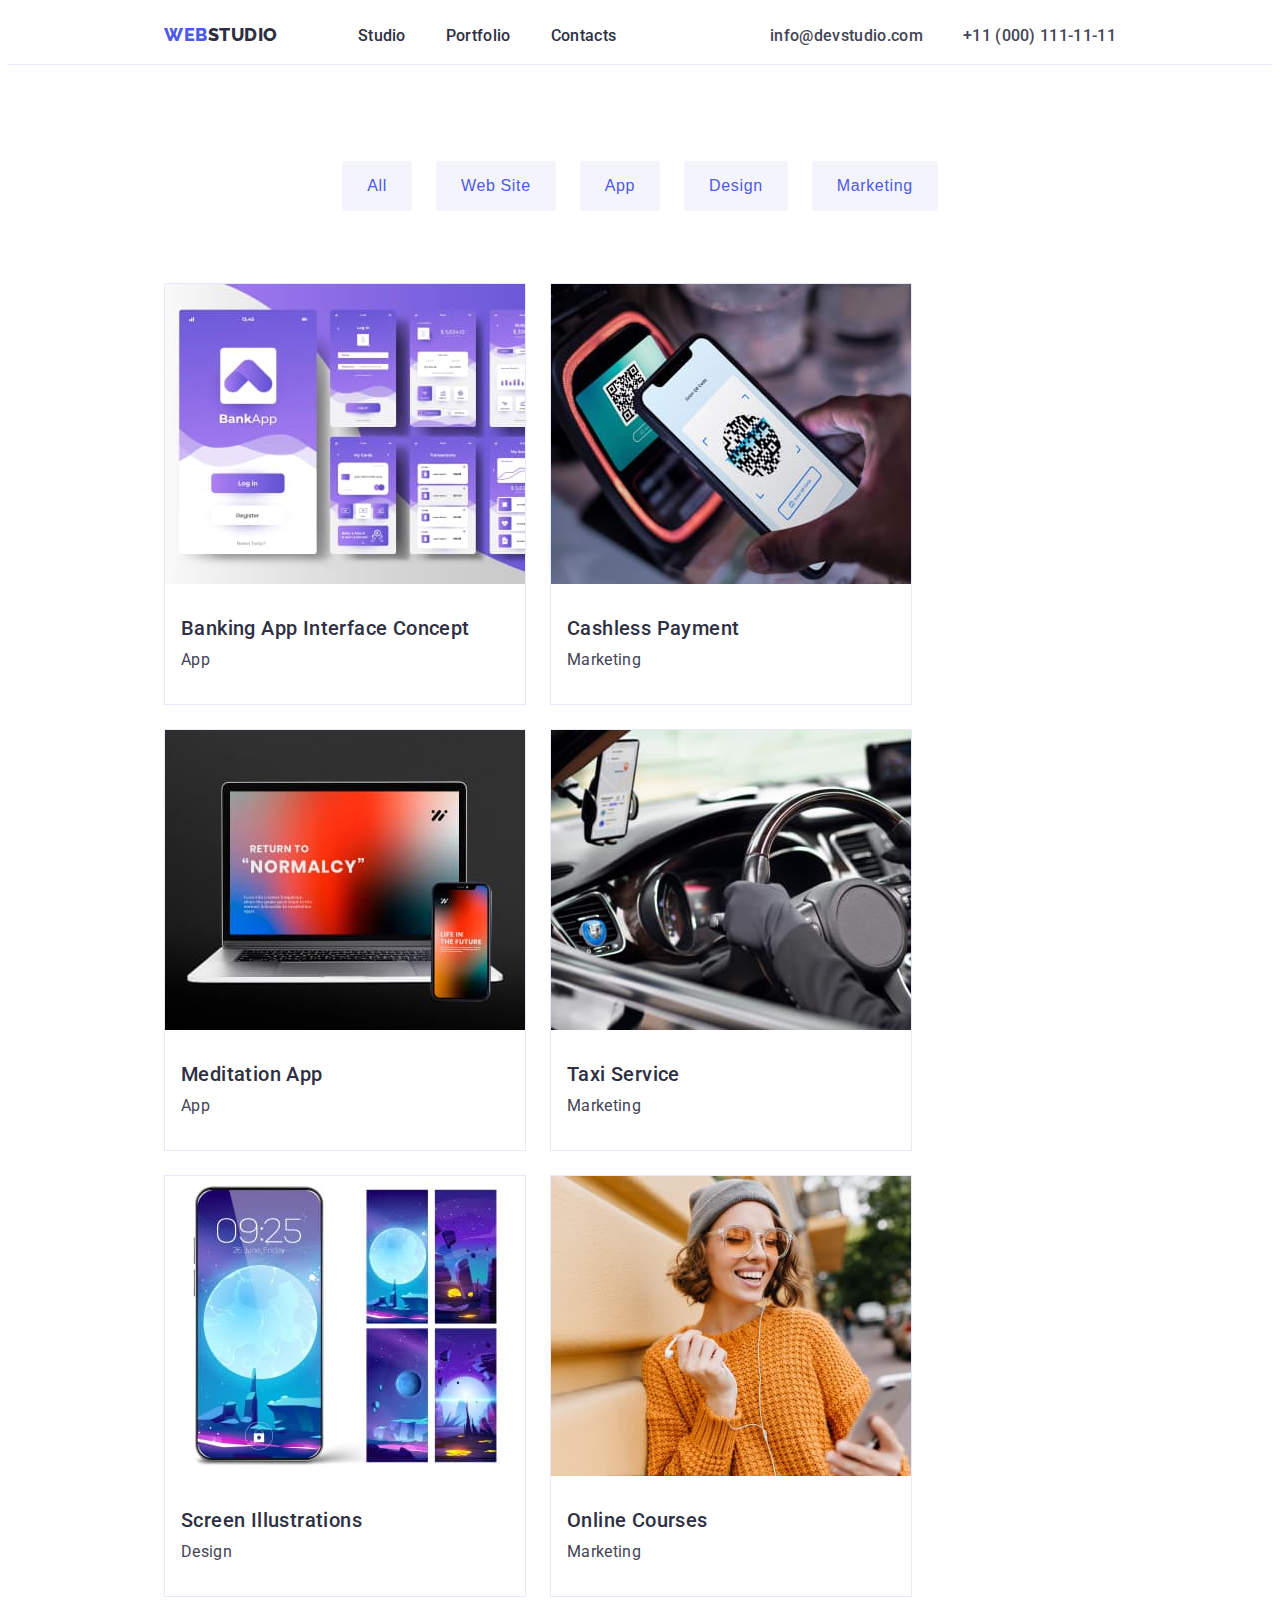
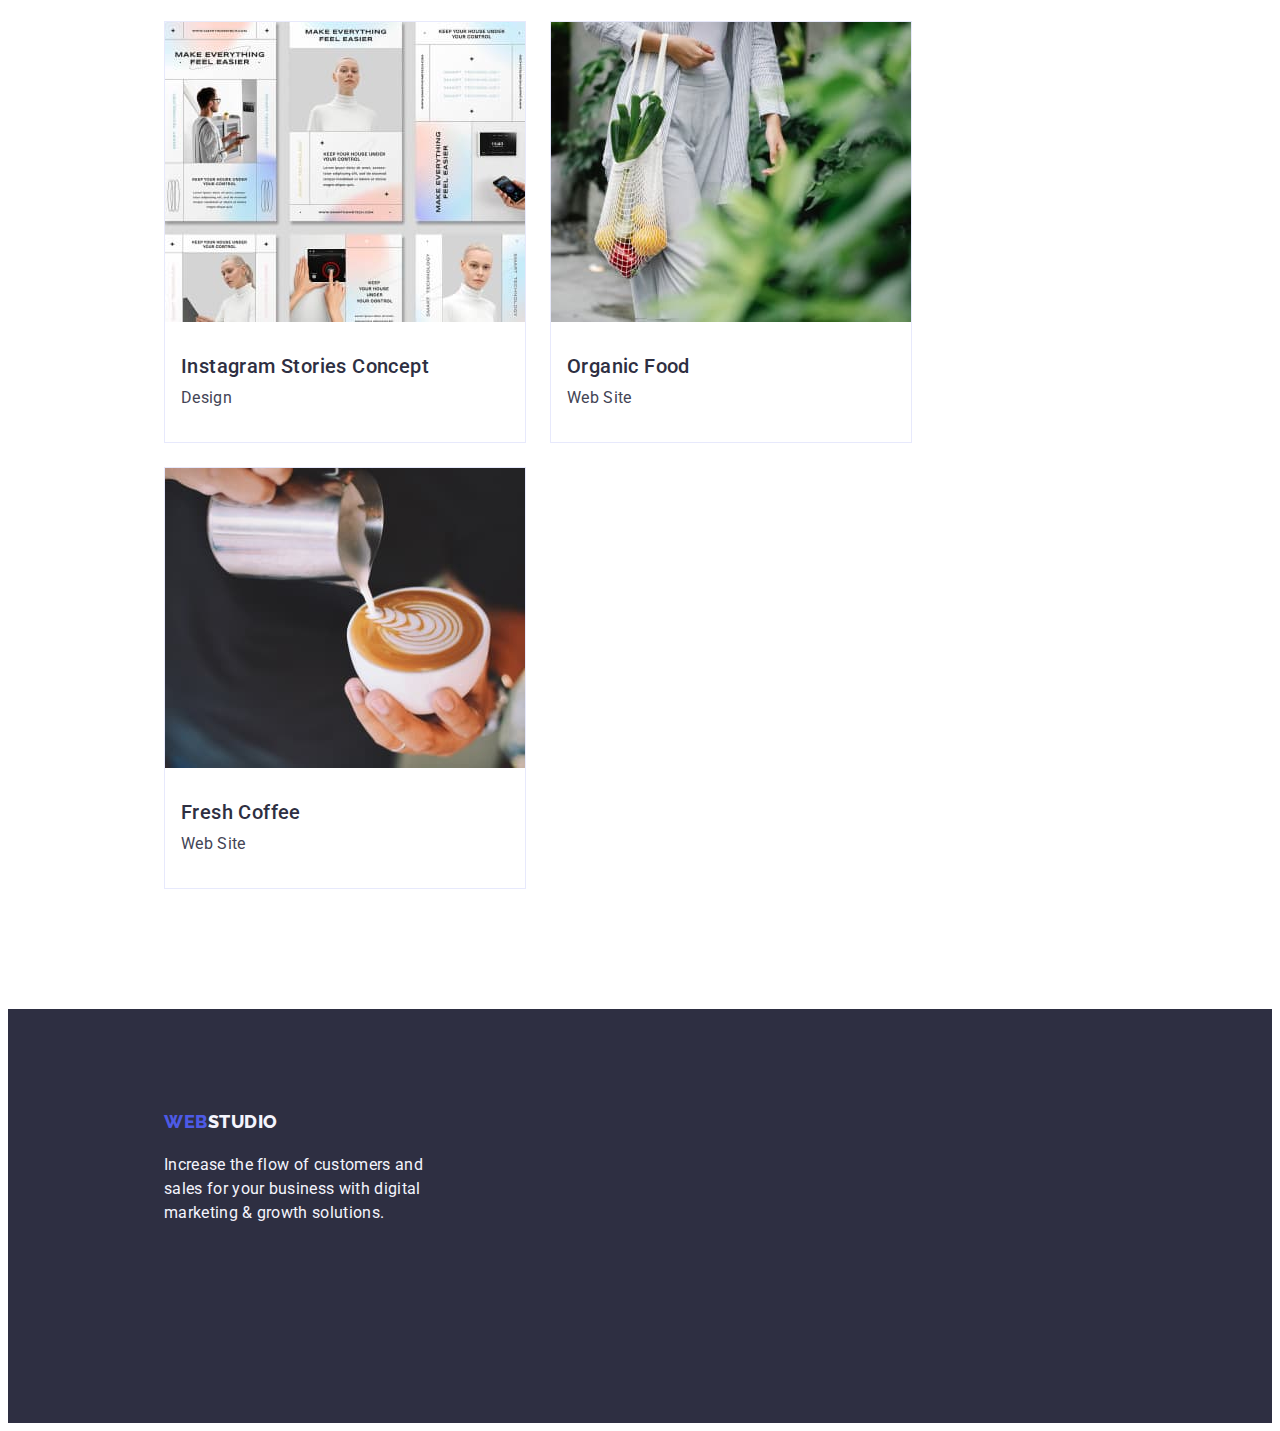
==== portfolio.html @ eff01a4b "homework3" ====
<!DOCTYPE html>
<html lang="en">

<head>
    <link rel="preconnect" href="https://fonts.googleapis.com">
    <link rel="preconnect" href="https://fonts.gstatic.com" crossorigin>
    <link href="https://fonts.googleapis.com/css2?family=Raleway:wght@800&family=Roboto:wght@400;500;700;900&display=swap"
        rel="stylesheet">
<link rel="stylesheet" href="https://cdnjs.cloudflare.com/ajax/libs/modern-normalize/2.0.0/modern-normalize.min.css"
    integrity="sha512-4xo8blKMVCiXpTaLzQSLSw3KFOVPWhm/TRtuPVc4WG6kUgjH6J03IBuG7JZPkcWMxJ5huwaBpOpnwYElP/m6wg=="
    crossorigin="anonymous" referrerpolicy="no-referrer">    
    <link rel="stylesheet" type="text/css" href="./css/style.css">
    <title>Portfolio</title>
</head>
<body>
    <header class="header">
        <div class="container"><nav>
            <a class="logo link" href="./index.html">Web<span class="logo-text">Studio</span></a>
            <ul class="list">
                <li><a class="list-link link" href="./index.html">Studio</a></li>
                <li><a class="list-link link" href="./portfolio.html">Portfolio</a></li>
                <li><a class="list-link link" href="">Contacts</a></li>
            </ul>
    
        </nav>
        <address class="info-class">
            <ul class="list">
                <li><a class="contact-link link" href="mailto:info@devstudio.com">info@devstudio.com</a></li>
                <li><a class="contact-link link" href="tel:+110001111111">+11 (000) 111-11-11</a></li>
            </ul>
        </address>
    </div>    
    </header>
    <main>

        <section class="projects">
            <div class="container">
                <h1 class="visually-hidden">Projects</h1>
            
            <ul class="list filter-list">
                <li><button type="button" class="filter-button">All</button></li>
                <li><button type="button" class="filter-button">Web Site</button></li>
                <li><button type="button" class="filter-button">App</button></li>
                <li><button type="button" class="filter-button">Design</button></li>
                <li><button type="button" class="filter-button">Marketing</button></li>
            </ul>
            
            <ul class="list card-list">
                <li class="card">
                    <a href="" class="link">
                        <img src="./images/portfolio/banking_app_interface_concept.jpg" alt="Banking App Interface Concept"
                        width="360"
                        height="300">
                        <div class="card-content">
                            <h2 class="item-title">Banking App Interface Concept</h2>
                            <p class="list-text">App</p>
                        </div>
                        
                    </a>
                </li>
                <li class="card">
                    <a href="" class="link">
                        <img src="./images/portfolio/cashless_payment.jpg" alt="Cashless Payment"
                        width="360"
                        height="300">
                        <div class="card-content">
                            <h2 class="item-title">Cashless Payment</h2>
                            <p class="list-text">Marketing</p>
                        </div>
                        
                    </a>
                </li>
                <li class="card">
                    <a href="" class="link">
                        <img src="./images/portfolio/meditation_app.jpg" alt="Meditation App"
                        width="360"
                        height="300">
                        <div class="card-content">
                            <h2 class="item-title">Meditation App</h2>
                            <p class="list-text">App</p>
                        </div>
                        
                    </a>
                </li>
                <li class="card">
                    <a href="" class="link">
                        <img src="./images/portfolio/taxi_service.jpg" alt="Taxi Service"
                        width="360"
                        height="300">
                        <div class="card-content">
                            <h2 class="item-title">Taxi Service</h2>
                            <p class="list-text">Marketing</p>
                        </div>
                        
                    </a>
                </li>
                <li class="card">
                    <a href="" class="link">
                    <img src="./images/portfolio/screen_illustrations.jpg" alt="Screen Illustrations"
                    width="360"
                    height="300">
                    <div class="card-content">
                        <h2 class="item-title">Screen Illustrations</h2>
                        <p class="list-text">Design</p>
                    </div>
                        
                    </a>
                </li>
                <li class="card">
                    <a href="" class="link">
                    <img src="./images/portfolio/online_courses.jpg" alt="Online Courses"
                    width="360"
                    height="300">
                    <div class="card-content">
                        <h2 class="item-title">Online Courses</h2>
                        <p class="list-text">Marketing</p>
                    </div>
                        
                    </a>
                </li>
                <li class="card">
                    <a href="" class="link">
                    <img src="./images/portfolio/instagram_stories_concept.jpg" alt="Instagram Stories Concept"
                    width="360"
                    height="300">
                    <div class="card-content">
                        <h2 class="item-title">Instagram Stories Concept</h2>
                        <p class="list-text">Design</p>
                    </div>
                        
                    </a>
                </li>
                <li class="card">
                    <a href="" class="link">
                    <img src="./images/portfolio/organic_food.jpg" alt="Organic Food"
                    width="360"
                    height="300">
                    <div class="card-content">
                        <h2 class="item-title">Organic Food</h2>
                        <p class="list-text">Web Site</p>
                    </div>
                        
                    </a>
                </li>
                <li class="card">
                    <a href="" class="link">
                    <img src="./images/portfolio/fresh_coffee.jpg" alt="Fresh Coffee"
                    width="360"
                    height="300">
                    <div class="card-content">
                        <h2 class="item-title">Fresh Coffee</h2>
                        <p class="list-text">Web Site</p>
                    </div>
                        
                    </a>
                </li>
            </ul>
        </div>
            
        </section>
    </main>
    <footer class="footer">
        <div class="container"><a class="logo link" href="./index.html">Web<span class="logo-text">Studio</span></a>
        <p class="footer-text">
            Increase the flow of customers and sales for your business with digital marketing &amp; growth solutions.
        </p>
    </div>
        
    </footer>
</body>
</html>
---- css/style.css ----
:root {
    --main-text-color: #2E2F42;
    --iris-color: #4D5AE5;
    --navy-blue-color: #2E2F42;
    --cloud-color: #F4F4FD;
    --white-color: #FFFFFF;
    --ocean-color: #404BBF;
    --cornflower-color: #E7E9FC; 
    --contact-color: #434455;
}
h1, h2, h3, p {
    margin: 0;
}
ul {
    padding: 0;
}
img {
    display: block;
}

body {
    font-family: 'Roboto', sans-serif;
    color: var(--contact-color);
    background-color: var(--white-color);
}

.filter-button:hover, .filter-button:focus {
    color: var(--white-color);
    background-color: var(--ocean-color);
}

.filter-button {
    color: var(--iris-color);
    background-color: var(--cloud-color);
    border: 1px solid var(--cloud-color);
    font-size: 16px;
    font-weight: 500;
    line-height: 1.5;
    letter-spacing: 0.04em;
    cursor: pointer;
}

.list-link link {
    color: var(--ocean-color);
    font-weight: 500;
    line-height: 1.5;
    letter-spacing: 0.02em;

}

.first-link {
    color: var(--contact-color);
}

.list-link:hover, .list-link:focus {
    color: var(--ocean-color);
}

.logo {
    color: var(--iris-color);
    font-family: "Raleway", sans-serif;
    font-size: 18px;
    font-weight: 800;
    text-transform: uppercase;
    line-height: 1.17;
    text-decoration: none;
    letter-spacing: 0.03em;
    margin-right: 76px;
}
.link.logo {
    color: var(--iris-color);
}
.link {
    text-decoration: none;
    color: var(--main-text-color);
}

.list {
    list-style: none;
    font-weight: 500;
    line-height: 1.5;
    letter-spacing: 0.02em;
}

.directions .list {
    gap: 24px;
}

.contact-link {
    color: var(--contact-color);
    line-height: 1.5;
    letter-spacing: 0.02em;
}

.contact-link:hover, .contact-link:focus {
    color: var(--ocean-color);
}

.logo span {
    color: var(--navy-blue-color);
}

.info-class {
    font-style: normal;
}

.list a {
    text-decoration: none;
    font-style: normal;
}

.action {
    background-color: var(--navy-blue-color); 

}
.order-service {
    background-color: var(--iris-color);
    color: var(--white-color);
    font-family: "Roboto", sans-serif;
    font-size: 16px;
    line-height: 1.5;
    letter-spacing: 0.04em;
    text-align: center;
    font-weight: 500;
    cursor: pointer;
    padding: 16px 32px;
}

.order-service:hover, .order-service:focus {
    background-color: var(--ocean-color);

}

.action .order-service {
    margin-top: 51px;
}

.title {
    font-family: "Roboto", sans-serif;
    font-size: 56px;
    font-weight: bold;
    letter-spacing: 0.02em;
    line-height: 1.07;
    text-align: center;
    width: 496px;
}

.item-title {
    font-family: "Roboto", sans-serif;
    font-size: 20px;
    font-weight: 500;
    letter-spacing: 0.02em;
    line-height: 1.2;
    color: var(--main-text-color);
    gap: 8px;
    margin-top: 32px;
    

}
.values {
    margin-top: 120px;
    margin-bottom: 120px;
}
.values .item-title {
    margin-bottom: 8px;
    gap: 24px;
    text-align: left;
}

.values .list-text {
    display: flex;
    width: 264px;
    flex-direction: column;
}

.list-text {
    font-size: 16px;
    line-height: 1.5;
    letter-spacing: 0.02em;
    color: var(--contact-color);
    font-style: normal;
    font-weight: 400;
    
}

.people {
    margin-top: 240px;
    margin-bottom: 72px;
    background: var(--white-color);
    display: flex;
    gap: 24px;
}

.people .list {
    gap: 24px;
}


.people .people-item {
    margin-bottom: 120px;
    display: inline-flex;
    padding-bottom: 32px;
    flex-direction: column;
    justify-content: center;
    align-items: center;
    border-radius: 0px 0px 4px 4px;
    background: var(--white-color);
    border-radius: 0px 0px 4px 4px;
    background: var(--white-color);
    box-shadow: 0px 2px 1px 0px rgba(46, 47, 66, 0.08), 0px 1px 1px 0px rgba(46, 47, 66, 0.16), 0px 1px 6px 0px rgba(46, 47, 66, 0.08);
    

}

.people .item-title {
    margin-top: 32px;
    margin-bottom: 8px;
}

.block-title {
    font-family: "Roboto", sans-serif;
    font-size: 36px;
    font-weight: bold;
    letter-spacing: 0.02em;
    line-height: 1.11;
    text-align: center;
    text-transform: capitalize;
    color: var(--navy-blue-color);
    margin-bottom: 72px;
}

.action h1 {
    color: var(--white-color);
}

.footer {
    background-color: var(--navy-blue-color); 
}

.footer {
    color: var(--cloud-color);
    width: 100%;
    height: 312px;
    flex-shrink: 0;
    padding-top: 101.5px;
    
}

.footer .logo span {
    color: var(--cloud-color);
}

.footer .logo-link {
    margin-left: 156px;

    
}

.footer-text {
    line-height: 1.5;
    letter-spacing: 0.02em;
    margin-top: 21px;
    display: flex;
    width: 264px;
    flex-direction: column;
    flex-shrink: 0;
}

.container { 
    padding-left: 0; 
    padding-right: 0;
    margin-left: 156px;
    margin-right: 156px;
}

.footer .container {
    display: flex;
    flex-direction: column;
    flex-wrap: wrap;
}

.visually-hidden {
    position: absolute;
    width: 1px;
    height: 1px;
    margin: -1px;
    border: 0;
    padding: 0;
    white-space: nowrap;
    clip-path: inset(100%);
    clip: rect(0 0 0 0);
    overflow: hidden;
}

.header {
    border-bottom: 1px solid var(--cornflower-color);
    background: var(--white-color);
    display: flex;
    align-items: center;
    flex-shrink: 0;
    
}

.header .link {
    padding-top: 24px;
    padding-bottom: 24px;
    
}

.list {
    display: inline-flex;
    gap: 40px;
}

.header .container {
    display: inline-flex;
    flex-direction: row;
    width: 100%;
    justify-content: space-between;
}

.action .container {
    display: flex;
    flex-direction: column;
    padding-top: 188px;
    padding-bottom: 185px;
    padding-left: 472px;
    padding-right: 472px;
    flex-wrap: wrap;
    align-items: center;
    align-content: center;
    justify-content: space-evenly;
    
}

.card-list {
    display: flex;
    flex-wrap: wrap;
    gap: 24px;
    margin: 0;
    padding: 0;
    list-style: none;
    display: flex;
    margin-bottom: 120px;
    margin-top: 72px;
    
}

.projects .filter-button {
    padding: 12px 24px;
    align-items: center;
    align-content: center;
    border-radius: 4px;
    display: inline-flex;
    
}

.projects .filter-list {
    display: flex;
    justify-content: center;
    margin-top: 96px;
    gap: 24px;
}

.card-list .card {
    display: flex;
    align-items: flex-start;
    flex-wrap: wrap;
    padding-bottom: 32px;
    flex-direction: column;
    align-items: flex-start;
    flex-shrink: 0;
    border: 1px solid var(--cornflower-color);
    background: var(--white-color);
}

.projects .card-content {
    display: flex;
    padding: 0px 16px;
    flex-direction: column;
    justify-content: center;
    align-items: flex-start;
    gap: 8px;
    align-self: stretch;
}
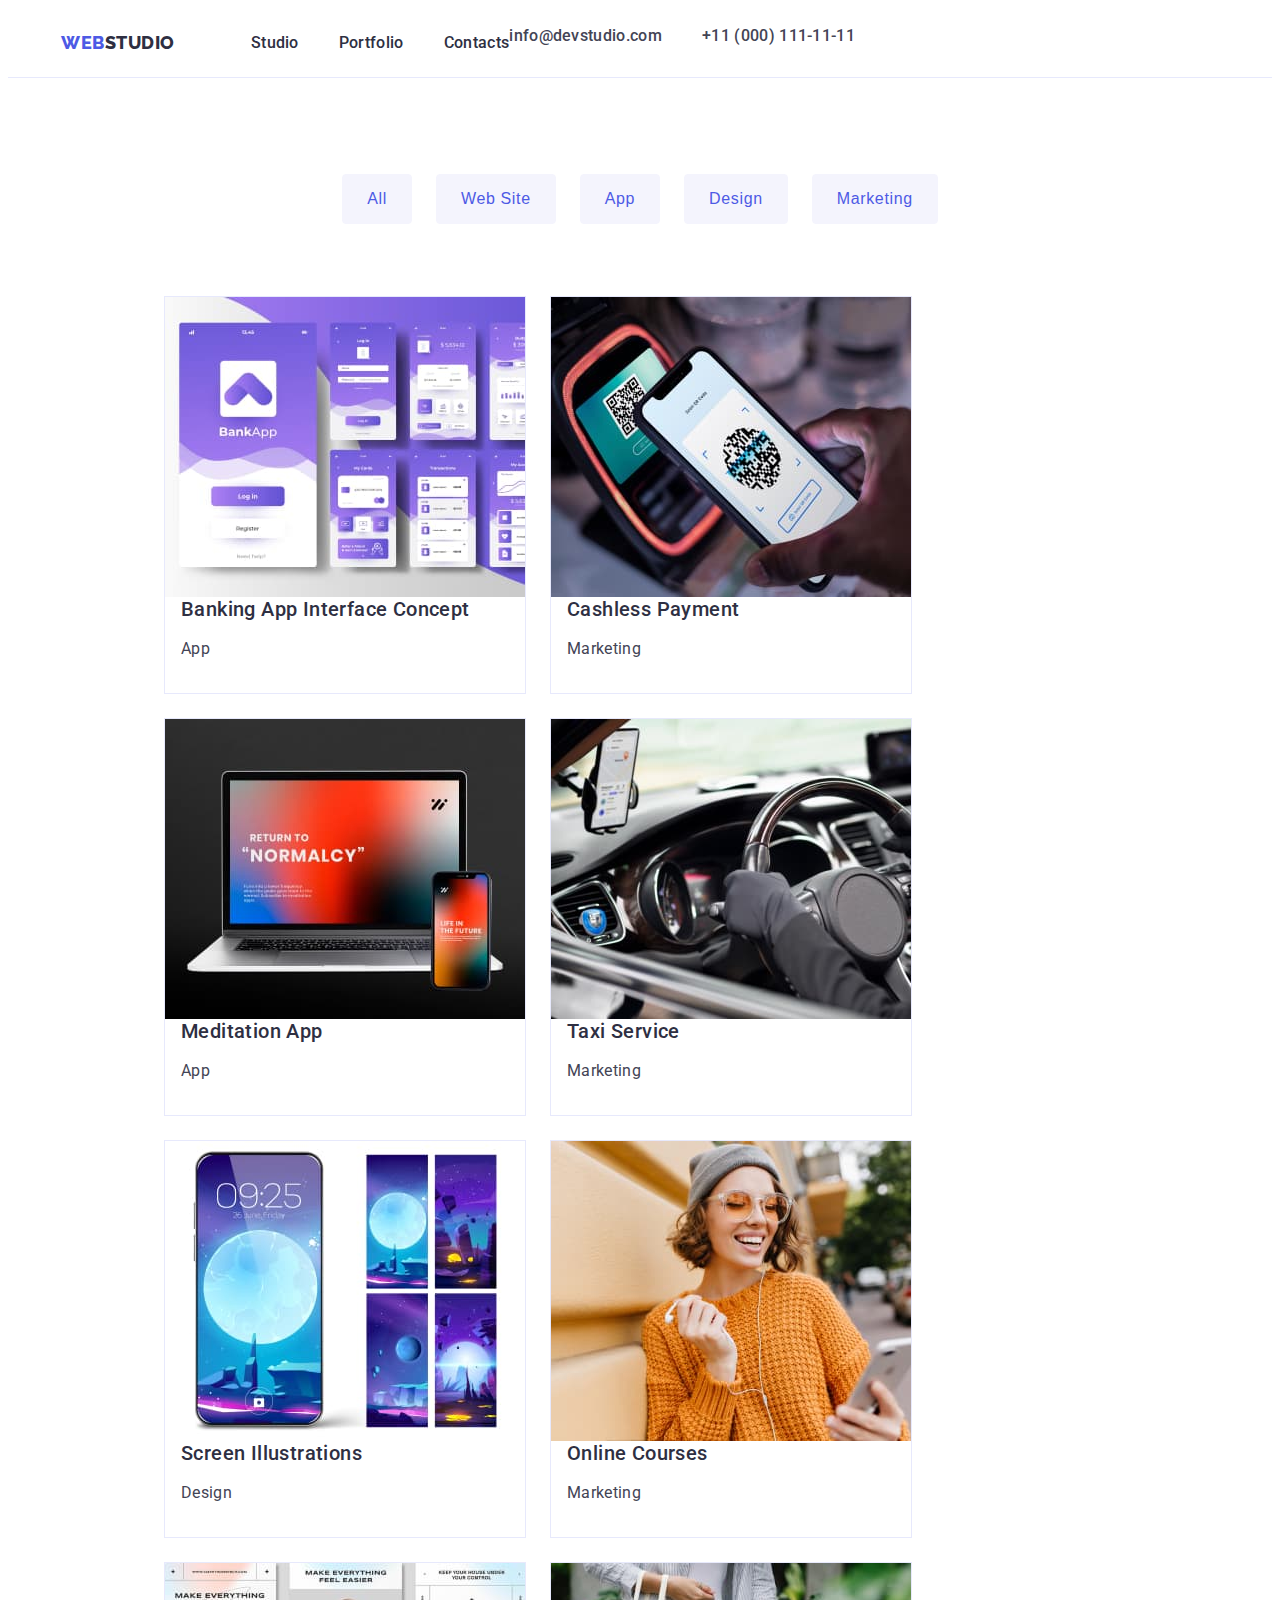
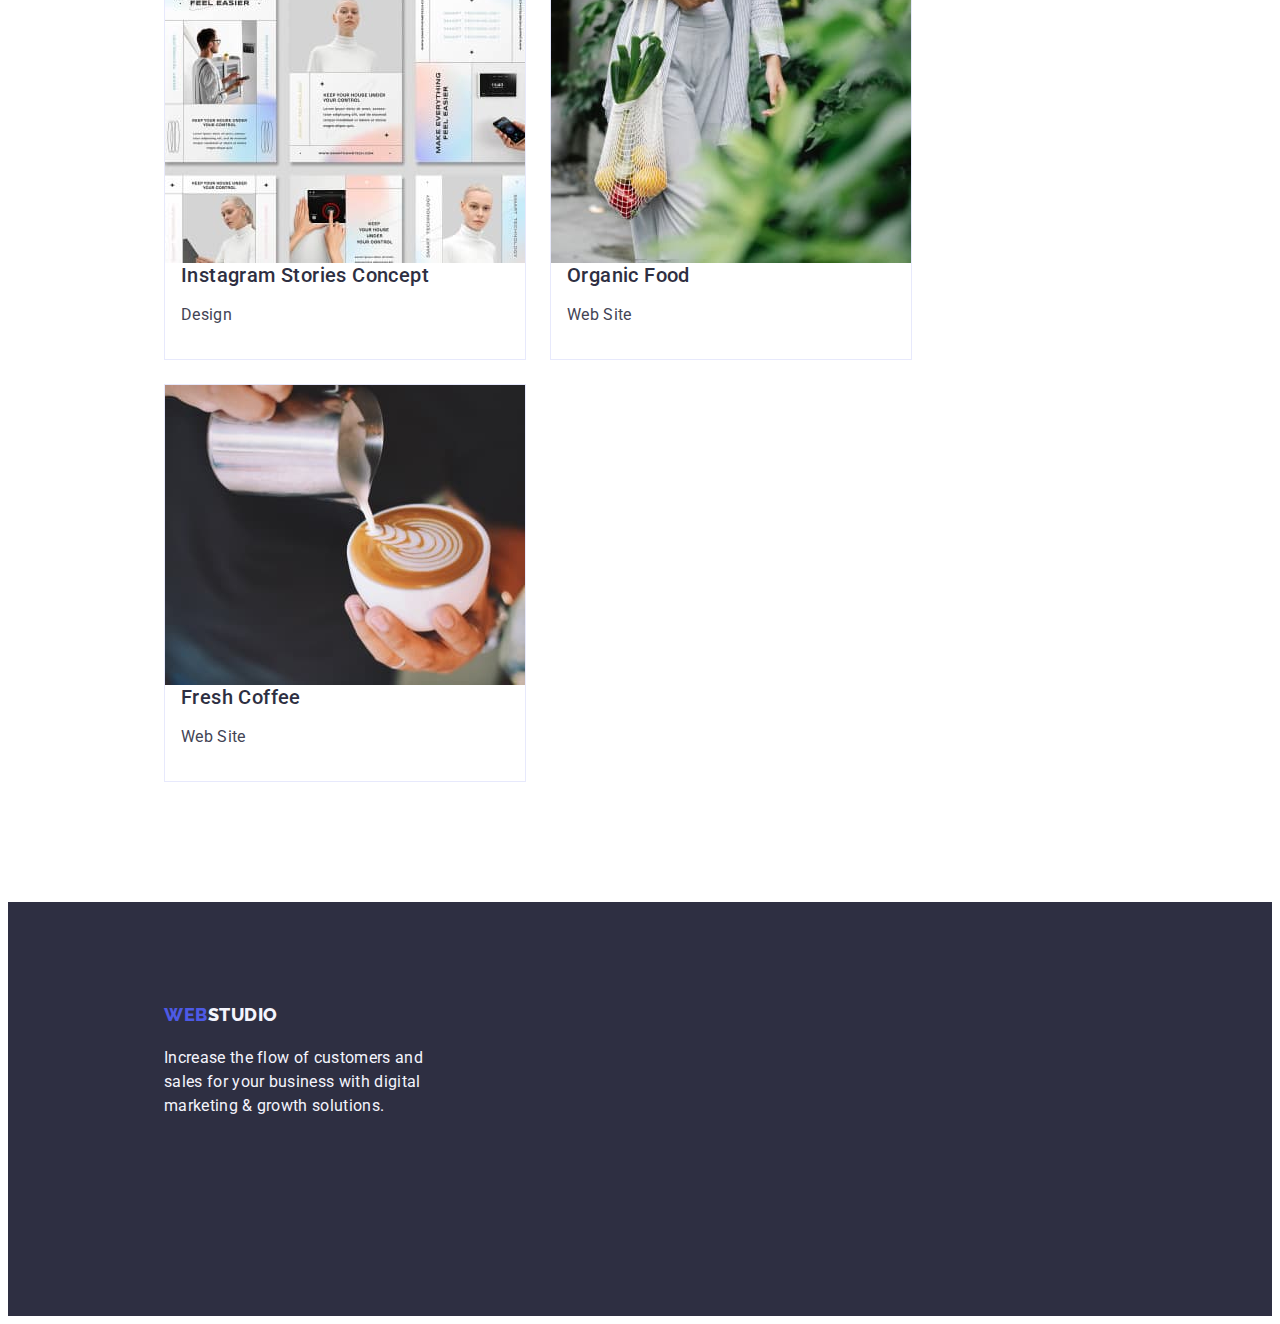
==== commit e94428b8: "header nav" ====
--- a/portfolio.html
+++ b/portfolio.html
@@ -14,15 +14,15 @@
 </head>
 <body>
     <header class="header">
-        <div class="container"><nav>
+        <div class="container">
+            <nav class="header-nav">
             <a class="logo link" href="./index.html">Web<span class="logo-text">Studio</span></a>
             <ul class="list">
                 <li><a class="list-link link" href="./index.html">Studio</a></li>
                 <li><a class="list-link link" href="./portfolio.html">Portfolio</a></li>
                 <li><a class="list-link link" href="">Contacts</a></li>
-            </ul>
-    
-        </nav>
+            </ul>  
+            </nav>
         <address class="info-class">
             <ul class="list">
                 <li><a class="contact-link link" href="mailto:info@devstudio.com">info@devstudio.com</a></li>
--- a/css/style.css
+++ b/css/style.css
@@ -80,6 +80,8 @@
     font-weight: 500;
     line-height: 1.5;
     letter-spacing: 0.02em;
+    display: flex;
+    gap: 40px;
 }
 
 .directions .list {
@@ -102,6 +104,7 @@
 
 .info-class {
     font-style: normal;
+    display: flex;
 }
 
 .list a {
@@ -111,6 +114,7 @@
 
 .action {
     background-color: var(--navy-blue-color); 
+    padding: 188px 0;
 
 }
 .order-service {
@@ -133,6 +137,10 @@
 
 .action .order-service {
     margin-top: 51px;
+    min-width: 169px;
+    height: 56px;
+    border: none;
+    border-radius: 4px;
 }
 
 .title {
@@ -143,6 +151,7 @@
     line-height: 1.07;
     text-align: center;
     width: 496px;
+    max-width: 496px;
 }
 
 .item-title {
@@ -153,13 +162,14 @@
     line-height: 1.2;
     color: var(--main-text-color);
     gap: 8px;
-    margin-top: 32px;
-    
+    text-align: center;
+    margin-bottom: 8px;
 
 }
 .values {
     margin-top: 120px;
     margin-bottom: 120px;
+    padding: 120px 0;
 }
 .values .item-title {
     margin-bottom: 8px;
@@ -180,26 +190,28 @@
     color: var(--contact-color);
     font-style: normal;
     font-weight: 400;
+    text-align: center;
     
 }
 
 .people {
     margin-top: 240px;
-    margin-bottom: 72px;
-    background: var(--white-color);
-    display: flex;
-    gap: 24px;
+    background: var(--white-color);
+    display: flex;
+    gap: 24px;
+    padding: 120px 0;
 }
 
 .people .list {
     gap: 24px;
 }
 
+.people .people-info {
+    padding: 32px 16px  
+}
 
 .people .people-item {
-    margin-bottom: 120px;
     display: inline-flex;
-    padding-bottom: 32px;
     flex-direction: column;
     justify-content: center;
     align-items: center;
@@ -212,10 +224,6 @@
 
 }
 
-.people .item-title {
-    margin-top: 32px;
-    margin-bottom: 8px;
-}
 
 .block-title {
     font-family: "Roboto", sans-serif;
@@ -301,29 +309,29 @@
     
 }
 
+.header-nav {
+    display: flex;
+    align-items: center;
+
+}
+
 .header .link {
     padding-top: 24px;
     padding-bottom: 24px;
     
 }
 
-.list {
-    display: inline-flex;
-    gap: 40px;
-}
-
 .header .container {
     display: inline-flex;
     flex-direction: row;
-    width: 100%;
-    justify-content: space-between;
+    width: 1158px;
+    padding: 0 15px;
+    margin: 0 auto;
 }
 
 .action .container {
     display: flex;
     flex-direction: column;
-    padding-top: 188px;
-    padding-bottom: 185px;
     padding-left: 472px;
     padding-right: 472px;
     flex-wrap: wrap;
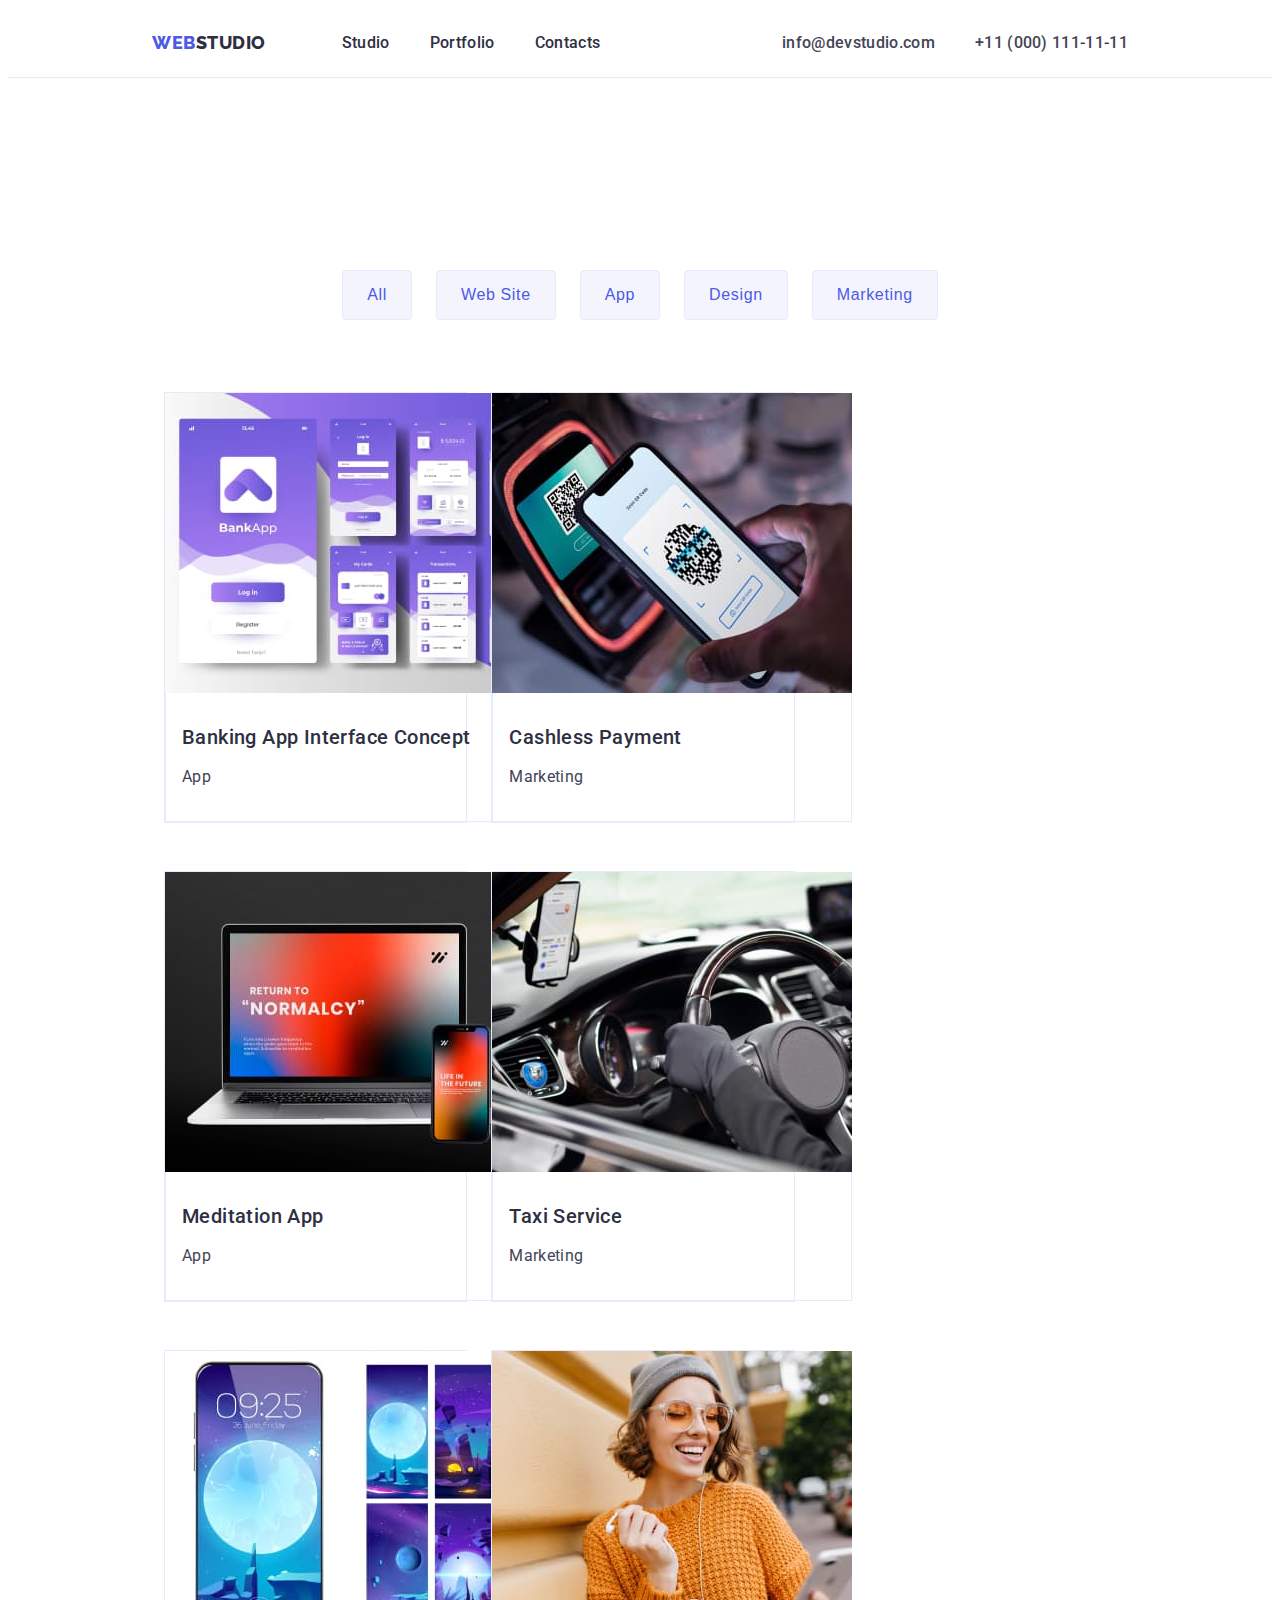
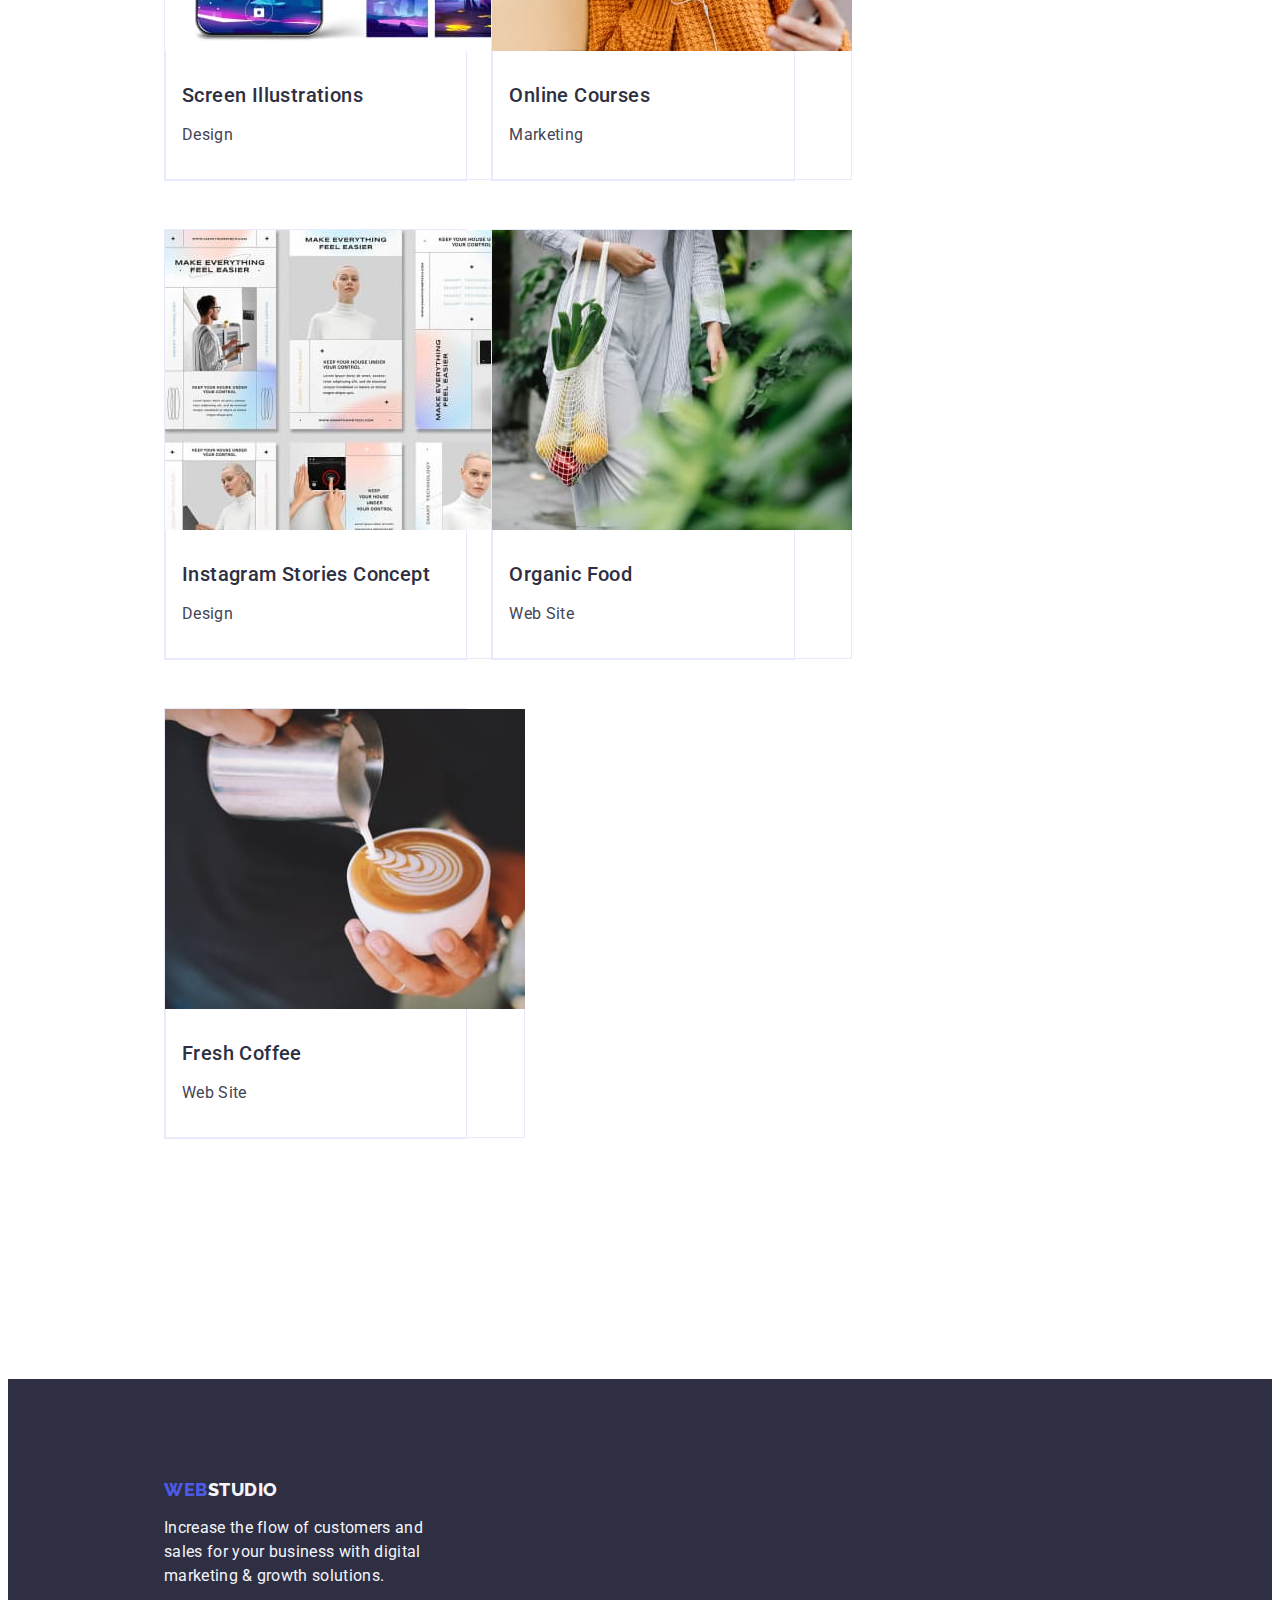
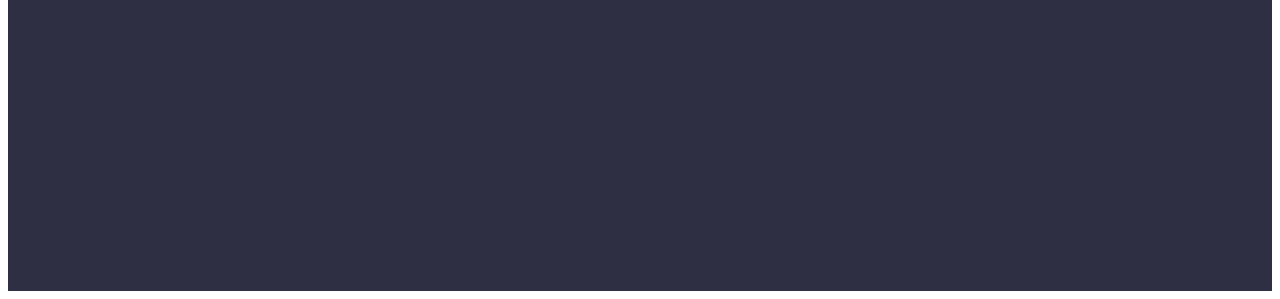
==== commit 5fc959cc: "footer display" ====
--- a/portfolio.html
+++ b/portfolio.html
@@ -164,8 +164,7 @@
         <p class="footer-text">
             Increase the flow of customers and sales for your business with digital marketing &amp; growth solutions.
         </p>
-    </div>
-        
+    </div> 
     </footer>
 </body>
 </html>--- a/css/style.css
+++ b/css/style.css
@@ -27,17 +27,20 @@
 .filter-button:hover, .filter-button:focus {
     color: var(--white-color);
     background-color: var(--ocean-color);
+    border: 1px solid transparent;
 }
 
 .filter-button {
     color: var(--iris-color);
     background-color: var(--cloud-color);
-    border: 1px solid var(--cloud-color);
+    border: 1px solid var(--cornflower-color);
     font-size: 16px;
     font-weight: 500;
     line-height: 1.5;
     letter-spacing: 0.04em;
     cursor: pointer;
+    padding: 12px 24px;
+    border-radius: 4px;
 }
 
 .list-link link {
@@ -69,6 +72,7 @@
 }
 .link.logo {
     color: var(--iris-color);
+    
 }
 .link {
     text-decoration: none;
@@ -84,6 +88,14 @@
     gap: 40px;
 }
 
+.directions {
+    padding-bottom: 120px;
+}
+
+.directions .our-goals {
+    width: calc((100% - 48px) / 3);
+}
+
 .directions .list {
     gap: 24px;
 }
@@ -105,6 +117,7 @@
 .info-class {
     font-style: normal;
     display: flex;
+    align-items: center;
 }
 
 .list a {
@@ -177,10 +190,19 @@
     text-align: left;
 }
 
+.values .values-menu {
+    width: calc((100% - 72px) / 4);
+}
+
+.values .list {
+    gap: 24px;
+}
+
 .values .list-text {
     display: flex;
     width: 264px;
     flex-direction: column;
+    text-align: left;
 }
 
 .list-text {
@@ -207,7 +229,7 @@
 }
 
 .people .people-info {
-    padding: 32px 16px  
+    padding: 32px 0;  
 }
 
 .people .people-item {
@@ -250,24 +272,21 @@
     width: 100%;
     height: 312px;
     flex-shrink: 0;
-    padding-top: 101.5px;
-    
+    padding: 100px 0;
 }
 
 .footer .logo span {
     color: var(--cloud-color);
 }
 
-.footer .logo-link {
-    margin-left: 156px;
-
-    
+.footer .logo {
+    display: inline-block;
+    margin-bottom: 16px;
 }
 
 .footer-text {
     line-height: 1.5;
     letter-spacing: 0.02em;
-    margin-top: 21px;
     display: flex;
     width: 264px;
     flex-direction: column;
@@ -282,7 +301,6 @@
 }
 
 .footer .container {
-    display: flex;
     flex-direction: column;
     flex-wrap: wrap;
 }
@@ -327,6 +345,7 @@
     width: 1158px;
     padding: 0 15px;
     margin: 0 auto;
+    justify-content: space-around;
 }
 
 .action .container {
@@ -344,7 +363,8 @@
 .card-list {
     display: flex;
     flex-wrap: wrap;
-    gap: 24px;
+    column-gap: 24px;
+    row-gap: 48px;
     margin: 0;
     padding: 0;
     list-style: none;
@@ -352,7 +372,15 @@
     margin-bottom: 120px;
     margin-top: 72px;
     
-}
+    
+}
+
+.projects {
+    padding-top: 96px;
+    padding-bottom: 120px;
+}
+    
+
 
 .projects .filter-button {
     padding: 12px 24px;
@@ -368,26 +396,30 @@
     justify-content: center;
     margin-top: 96px;
     gap: 24px;
+    margin-bottom: 72px;
 }
 
 .card-list .card {
     display: flex;
     align-items: flex-start;
     flex-wrap: wrap;
-    padding-bottom: 32px;
     flex-direction: column;
     align-items: flex-start;
     flex-shrink: 0;
     border: 1px solid var(--cornflower-color);
     background: var(--white-color);
+    width: calc((100% - 48px) / 3);
+    
 }
 
 .projects .card-content {
     display: flex;
-    padding: 0px 16px;
+    padding: 32px 16px;
     flex-direction: column;
     justify-content: center;
     align-items: flex-start;
     gap: 8px;
     align-self: stretch;
-}
+    border: 1px solid var(--cornflower-color);
+    border-top: none;
+}
